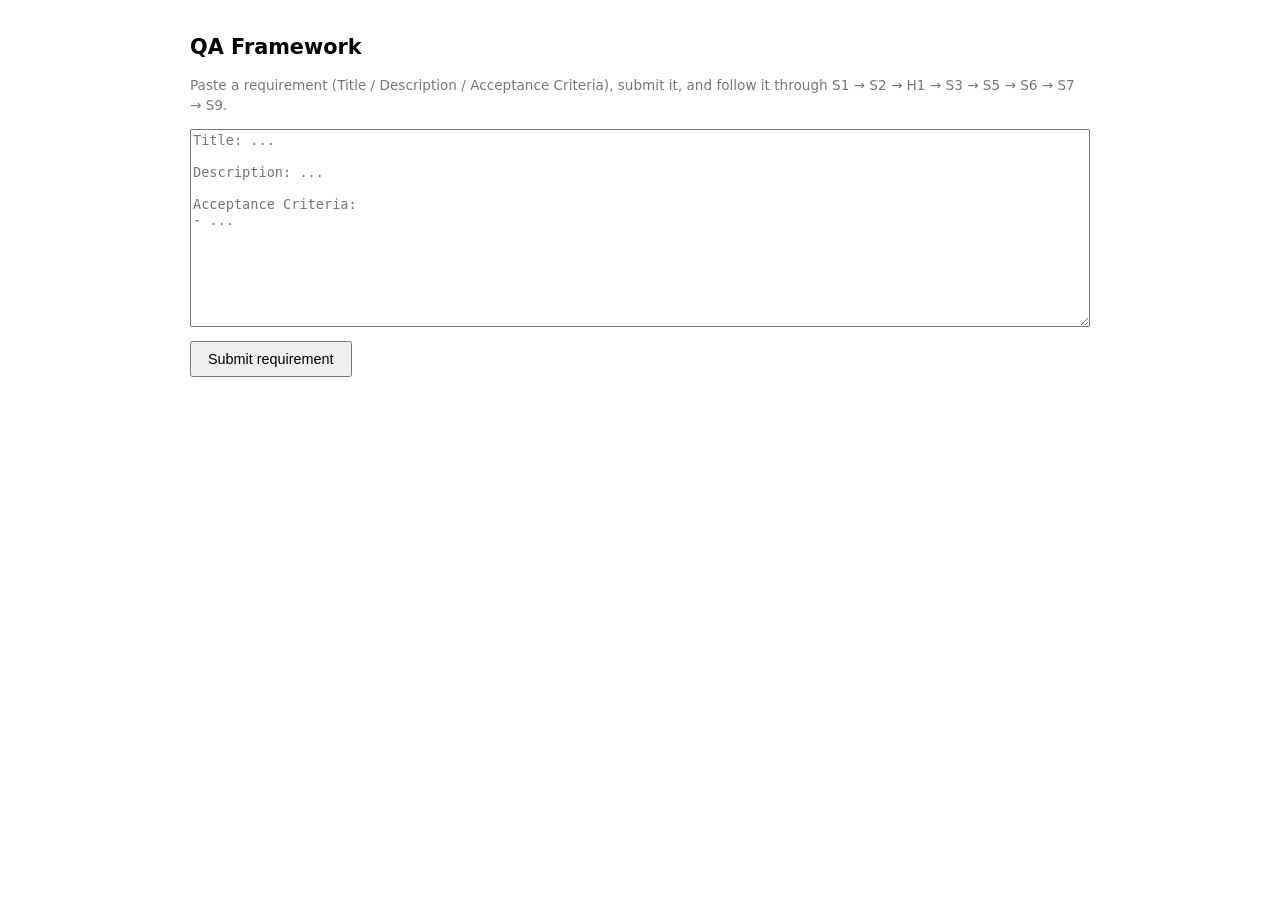
==== static/index.html @ ca671783 "Local FastAPI + HTML UI for the pipeline A single-page UI for running this framework from a browser " ====
<!doctype html>
<html lang="en">
<head>
<meta charset="utf-8">
<title>QA Framework</title>
<meta name="viewport" content="width=device-width, initial-scale=1">
<style>
  :root { color-scheme: light dark; }
  body { font-family: system-ui, sans-serif; max-width: 900px; margin: 2rem auto; padding: 0 1rem; line-height: 1.45; }
  h1 { font-size: 1.3rem; }
  h2 { font-size: 1.05rem; margin-top: 2rem; }
  textarea { width: 100%; box-sizing: border-box; font-family: ui-monospace, monospace; font-size: 0.85rem; }
  button { cursor: pointer; padding: 0.5rem 1rem; font-size: 0.9rem; }
  button:disabled { cursor: not-allowed; opacity: 0.5; }
  .steps { list-style: none; padding: 0; display: flex; flex-wrap: wrap; gap: 0.4rem; }
  .steps li { padding: 0.3rem 0.6rem; border-radius: 4px; background: #eee; font-size: 0.8rem; }
  .steps li.done { background: #d6f5d6; }
  .steps li.current { background: #fff3b0; font-weight: bold; }
  .badge { display: inline-block; padding: 0.15rem 0.5rem; border-radius: 4px; font-size: 0.8rem; font-weight: bold; }
  .badge.running, .badge.starting { background: #fff3b0; }
  .badge.paused_at_h1 { background: #ffd8a8; }
  .badge.complete { background: #d6f5d6; }
  .badge.failed, .badge.escalated, .badge.rejected_at_h1 { background: #ffc9c9; }
  .stmt { padding: 0.4rem 0.6rem; margin: 0.2rem 0; border-radius: 4px; font-size: 0.85rem; }
  .stmt.FACT { background: #e7f5ff; }
  .stmt.ASSUMPTION { background: #fff9db; }
  .stmt.INFERENCE { background: #f3f0ff; }
  .stmt.DECISION { background: #e6fcf5; }
  .ambiguity { border: 1px solid #ddd; border-radius: 6px; padding: 0.6rem; margin: 0.6rem 0; }
  .ambiguity input { width: 100%; box-sizing: border-box; margin-top: 0.3rem; }
  table { border-collapse: collapse; margin: 0.5rem 0; }
  td, th { border: 1px solid #ddd; padding: 0.3rem 0.6rem; font-size: 0.85rem; text-align: left; }
  .error-box { background: #ffc9c9; padding: 0.6rem; border-radius: 6px; white-space: pre-wrap; font-size: 0.85rem; }
  .muted { color: #777; font-size: 0.85rem; }
  ul.scripts { columns: 2; font-size: 0.85rem; }
  #newRunBtn { margin-top: 1rem; }
</style>
</head>
<body>

<h1>QA Framework</h1>
<p class="muted">Paste a requirement (Title / Description / Acceptance Criteria), submit it, and follow it through S1 → S2 → H1 → S3 → S5 → S6 → S7 → S9.</p>

<div id="submitPanel">
  <textarea id="requirementText" rows="12" placeholder="Title: ...&#10;&#10;Description: ...&#10;&#10;Acceptance Criteria:&#10;- ..."></textarea>
  <div style="margin-top: 0.5rem;">
    <button id="submitBtn">Submit requirement</button>
  </div>
</div>

<div id="runPanel" style="display:none;">
  <h2>Run <span id="runIdLabel" class="muted"></span></h2>
  <p><span id="statusBadge" class="badge"></span></p>
  <ul id="stepsList" class="steps"></ul>
  <div id="errorPanel"></div>
  <button id="retryBtn" style="display:none;">Retry</button>

  <div id="h1Panel" style="display:none;">
    <h2>H1 — Human Review</h2>
    <div id="taggedStatements"></div>
    <h3>Ambiguities to resolve</h3>
    <div id="ambiguityList"></div>
    <label>Notes<br><textarea id="h1Notes" rows="2"></textarea></label>
    <div style="margin-top: 0.5rem;">
      <button id="approveBtn">Approve &amp; continue</button>
      <button id="rejectBtn">Reject</button>
    </div>
  </div>

  <div id="resultsPanel" style="display:none;">
    <h2>Results</h2>
    <p id="resultsSummary"></p>
    <p id="resultsMetrics"></p>
    <p id="unclassifiedNote" class="muted"></p>
    <p>
      <a id="allureLink" href="#" target="_blank">Open Allure report</a> &nbsp;|&nbsp;
      <a id="xlsxLink" href="#">Download test_cases.xlsx</a> &nbsp;|&nbsp;
      <a id="jsonLink" href="#">test_cases.json</a>
    </p>
    <h3>Generated scripts</h3>
    <ul id="scriptsList" class="scripts"></ul>
  </div>

  <button id="newRunBtn">Start another run</button>
</div>

<script>
const $ = (id) => document.getElementById(id);
let currentRunId = null;
let pollTimer = null;

async function api(path, opts) {
  const res = await fetch(path, opts);
  if (!res.ok) {
    const body = await res.json().catch(() => ({}));
    throw new Error(body.detail || `${res.status} ${res.statusText}`);
  }
  return res.status === 204 ? null : res.json();
}

const STEP_LABELS = [
  "S1: Normalize requirement", "S2: Ambiguity detection", "H1: Human review",
  "S3: Generate test cases", "S5: Generate scripts", "S6: Execute tests",
  "S7: Classify failures", "S9: Report",
];

function renderSteps(completed, current) {
  $("stepsList").innerHTML = STEP_LABELS.map(label => {
    const cls = completed.includes(label) ? "done" : (label === current ? "current" : "");
    return `<li class="${cls}">${label}</li>`;
  }).join("");
}

function renderError(status) {
  const box = $("errorPanel");
  if (status.status === "failed") {
    box.innerHTML = `<div class="error-box"><strong>Run failed.</strong>\n${escapeHtml(status.error || "")}</div>`;
  } else if (status.status === "escalated") {
    box.innerHTML = `<div class="error-box"><strong>Run escalated.</strong>\n${escapeHtml(JSON.stringify(status.escalation, null, 2))}</div>`;
  } else if (status.status === "rejected_at_h1") {
    box.innerHTML = `<div class="error-box"><strong>Rejected at H1.</strong> This run stopped here; nothing downstream ran.</div>`;
  } else {
    box.innerHTML = "";
  }
  $("retryBtn").style.display = ["failed", "escalated", "unknown_or_idle"].includes(status.status) ? "inline" : "none";
}

function escapeHtml(s) {
  return String(s).replace(/[&<>"']/g, c => ({"&":"&amp;","<":"&lt;",">":"&gt;",'"':"&quot;","'":"&#39;"}[c]));
}

async function refreshStatus() {
  if (!currentRunId) return;
  let status;
  try {
    status = await api(`/runs/${currentRunId}/status`);
  } catch (e) {
    return; // transient; try again next tick
  }
  $("statusBadge").textContent = status.status;
  $("statusBadge").className = "badge " + status.status;
  renderSteps(status.steps_completed, status.current_step);
  renderError(status);

  if (status.status === "paused_at_h1") {
    await showH1(currentRunId);
  } else {
    $("h1Panel").style.display = "none";
  }

  if (status.status === "complete") {
    await showResults(currentRunId);
    clearInterval(pollTimer);
  } else if (["failed", "escalated", "rejected_at_h1"].includes(status.status)) {
    clearInterval(pollTimer);
  }
}

async function showH1(runId) {
  const h1 = await api(`/runs/${runId}/h1`);
  $("h1Panel").style.display = "block";
  $("resultsPanel").style.display = "none";

  $("taggedStatements").innerHTML = (h1.tagged_statements || []).map(s =>
    `<div class="stmt ${s.tag}"><strong>${s.tag}</strong> — ${escapeHtml(s.statement)} <span class="muted">(${s.layer || ""})</span></div>`
  ).join("") || "<p class='muted'>None.</p>";

  const list = h1.ambiguity_list || [];
  $("ambiguityList").innerHTML = list.length
    ? list.map((a, i) => `
        <div class="ambiguity">
          <strong>${escapeHtml(a.item)}</strong> <span class="muted">[${a.tag || ""}]</span>
          <p class="muted">${escapeHtml(a.description || "")}</p>
          <input type="text" data-ambiguity-idx="${i}" placeholder="Resolved rule (leave blank to leave unresolved)">
        </div>`).join("")
    : "<p class='muted'>No ambiguities were flagged.</p>";
}

async function submitH1(approved) {
  const inputs = document.querySelectorAll("#ambiguityList input[data-ambiguity-idx]");
  const new_confirmed_rules = Array.from(inputs).map(i => i.value.trim()).filter(Boolean);
  $("approveBtn").disabled = true;
  $("rejectBtn").disabled = true;
  try {
    await api(`/runs/${currentRunId}/h1/decision`, {
      method: "POST",
      headers: { "Content-Type": "application/json" },
      body: JSON.stringify({ approved, new_confirmed_rules, notes: $("h1Notes").value }),
    });
    $("h1Panel").style.display = "none";
    if (!pollTimer) pollTimer = setInterval(refreshStatus, 2000);
  } catch (e) {
    alert("Couldn't submit decision: " + e.message);
  } finally {
    $("approveBtn").disabled = false;
    $("rejectBtn").disabled = false;
  }
}

async function showResults(runId) {
  const r = await api(`/runs/${runId}/results`);
  $("resultsPanel").style.display = "block";
  $("resultsSummary").textContent = r.summary || "";
  $("resultsMetrics").textContent = r.aggregate_metrics ? JSON.stringify(r.aggregate_metrics) : "";
  $("unclassifiedNote").textContent = r.unclassified_note || "";
  $("allureLink").href = r.allure_report_url || "#";
  $("allureLink").style.display = r.allure_report_url ? "inline" : "none";
  $("xlsxLink").href = r.test_cases_xlsx_url || "#";
  $("xlsxLink").style.display = r.test_cases_xlsx_url ? "inline" : "none";
  $("jsonLink").href = r.test_cases_json_url || "#";
  $("jsonLink").style.display = r.test_cases_json_url ? "inline" : "none";
  $("scriptsList").innerHTML = (r.scripts || []).map(s => `<li><a href="${s.url}" target="_blank">${s.name}</a></li>`).join("");
}

$("submitBtn").addEventListener("click", async () => {
  const text = $("requirementText").value;
  if (!text.trim()) { alert("Paste a requirement first."); return; }
  $("submitBtn").disabled = true;
  try {
    const { run_id } = await api("/runs", {
      method: "POST",
      headers: { "Content-Type": "application/json" },
      body: JSON.stringify({ requirement: text }),
    });
    currentRunId = run_id;
    $("runIdLabel").textContent = run_id;
    $("submitPanel").style.display = "none";
    $("runPanel").style.display = "block";
    $("resultsPanel").style.display = "none";
    $("h1Panel").style.display = "none";
    if (pollTimer) clearInterval(pollTimer);
    pollTimer = setInterval(refreshStatus, 2000);
    refreshStatus();
  } catch (e) {
    alert("Couldn't start run: " + e.message);
  } finally {
    $("submitBtn").disabled = false;
  }
});

$("retryBtn").addEventListener("click", async () => {
  $("retryBtn").disabled = true;
  try {
    await api(`/runs/${currentRunId}/retry`, { method: "POST" });
    if (!pollTimer) pollTimer = setInterval(refreshStatus, 2000);
    refreshStatus();
  } catch (e) {
    alert("Couldn't retry: " + e.message);
  } finally {
    $("retryBtn").disabled = false;
  }
});

$("approveBtn").addEventListener("click", () => submitH1(true));
$("rejectBtn").addEventListener("click", () => submitH1(false));

$("newRunBtn").addEventListener("click", () => {
  if (pollTimer) clearInterval(pollTimer);
  currentRunId = null;
  $("submitPanel").style.display = "block";
  $("runPanel").style.display = "none";
  $("requirementText").value = "";
});
</script>
</body>
</html>
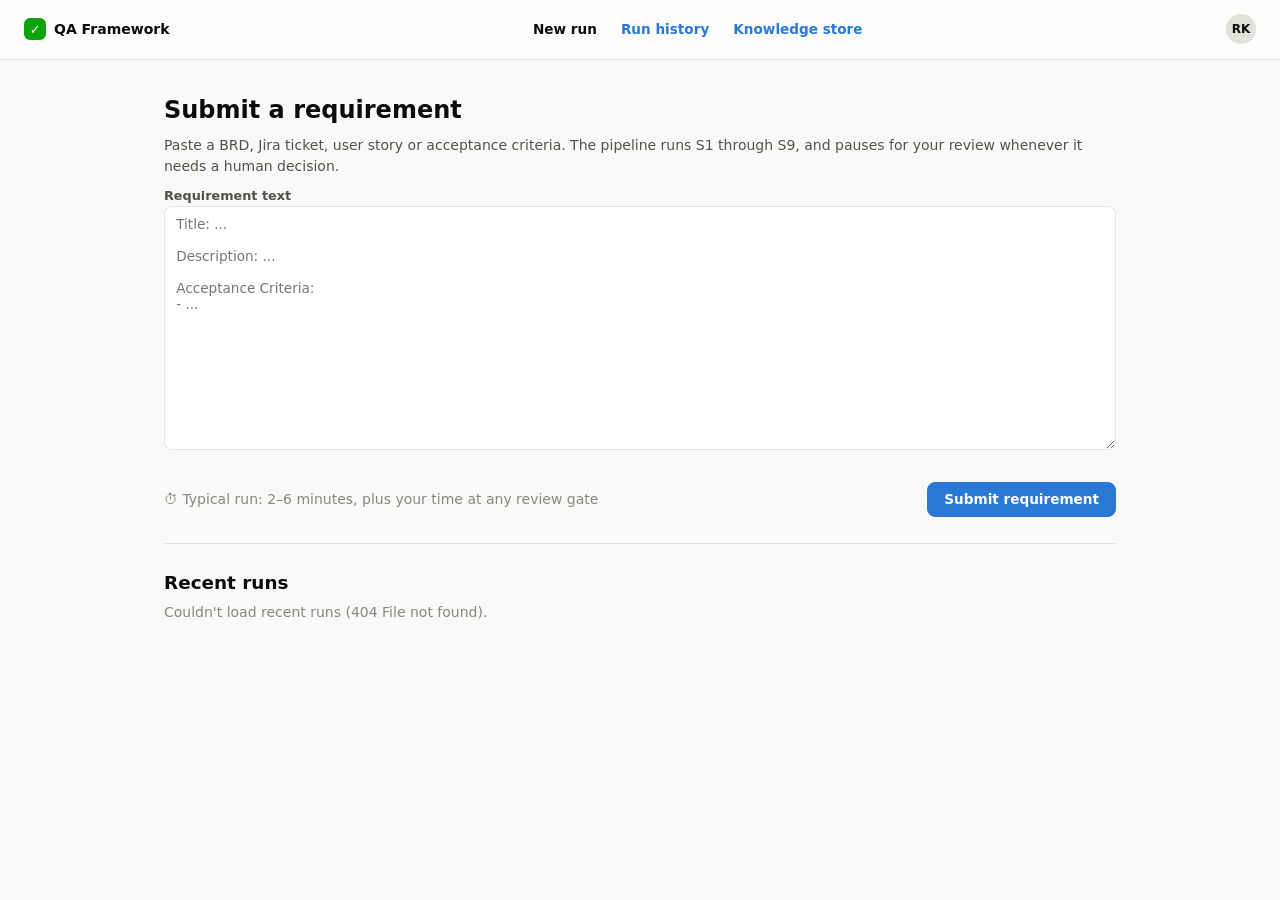
==== commit a4e4380e: "Six-screen web UI: Dashboard, Library, Report, plus Submit/Run/H1 redesign Full redesign of the loca" ====
--- a/static/index.html
+++ b/static/index.html
@@ -4,262 +4,67 @@
 <meta charset="utf-8">
 <title>QA Framework</title>
 <meta name="viewport" content="width=device-width, initial-scale=1">
-<style>
-  :root { color-scheme: light dark; }
-  body { font-family: system-ui, sans-serif; max-width: 900px; margin: 2rem auto; padding: 0 1rem; line-height: 1.45; }
-  h1 { font-size: 1.3rem; }
-  h2 { font-size: 1.05rem; margin-top: 2rem; }
-  textarea { width: 100%; box-sizing: border-box; font-family: ui-monospace, monospace; font-size: 0.85rem; }
-  button { cursor: pointer; padding: 0.5rem 1rem; font-size: 0.9rem; }
-  button:disabled { cursor: not-allowed; opacity: 0.5; }
-  .steps { list-style: none; padding: 0; display: flex; flex-wrap: wrap; gap: 0.4rem; }
-  .steps li { padding: 0.3rem 0.6rem; border-radius: 4px; background: #eee; font-size: 0.8rem; }
-  .steps li.done { background: #d6f5d6; }
-  .steps li.current { background: #fff3b0; font-weight: bold; }
-  .badge { display: inline-block; padding: 0.15rem 0.5rem; border-radius: 4px; font-size: 0.8rem; font-weight: bold; }
-  .badge.running, .badge.starting { background: #fff3b0; }
-  .badge.paused_at_h1 { background: #ffd8a8; }
-  .badge.complete { background: #d6f5d6; }
-  .badge.failed, .badge.escalated, .badge.rejected_at_h1 { background: #ffc9c9; }
-  .stmt { padding: 0.4rem 0.6rem; margin: 0.2rem 0; border-radius: 4px; font-size: 0.85rem; }
-  .stmt.FACT { background: #e7f5ff; }
-  .stmt.ASSUMPTION { background: #fff9db; }
-  .stmt.INFERENCE { background: #f3f0ff; }
-  .stmt.DECISION { background: #e6fcf5; }
-  .ambiguity { border: 1px solid #ddd; border-radius: 6px; padding: 0.6rem; margin: 0.6rem 0; }
-  .ambiguity input { width: 100%; box-sizing: border-box; margin-top: 0.3rem; }
-  table { border-collapse: collapse; margin: 0.5rem 0; }
-  td, th { border: 1px solid #ddd; padding: 0.3rem 0.6rem; font-size: 0.85rem; text-align: left; }
-  .error-box { background: #ffc9c9; padding: 0.6rem; border-radius: 6px; white-space: pre-wrap; font-size: 0.85rem; }
-  .muted { color: #777; font-size: 0.85rem; }
-  ul.scripts { columns: 2; font-size: 0.85rem; }
-  #newRunBtn { margin-top: 1rem; }
-</style>
+<link rel="stylesheet" href="/static/style.css">
 </head>
 <body>
+<div id="nav"></div>
+<div class="page-body">
+  <h1>Submit a requirement</h1>
+  <p class="secondary">Paste a BRD, Jira ticket, user story or acceptance criteria. The pipeline runs S1 through S9, and pauses for your review whenever it needs a human decision.</p>
 
-<h1>QA Framework</h1>
-<p class="muted">Paste a requirement (Title / Description / Acceptance Criteria), submit it, and follow it through S1 → S2 → H1 → S3 → S5 → S6 → S7 → S9.</p>
+  <label>Requirement text</label>
+  <textarea id="requirementText" rows="14" placeholder="Title: ...&#10;&#10;Description: ...&#10;&#10;Acceptance Criteria:&#10;- ..."></textarea>
 
-<div id="submitPanel">
-  <textarea id="requirementText" rows="12" placeholder="Title: ...&#10;&#10;Description: ...&#10;&#10;Acceptance Criteria:&#10;- ..."></textarea>
-  <div style="margin-top: 0.5rem;">
-    <button id="submitBtn">Submit requirement</button>
+  <div class="flex-between mt-lg">
+    <p class="muted" style="margin:0;">⏱ Typical run: 2–6 minutes, plus your time at any review gate</p>
+    <button class="btn-primary" id="submitBtn">Submit requirement</button>
   </div>
+
+  <h2 class="mt-lg hairline-top" style="padding-top:1.6rem;">Recent runs</h2>
+  <div id="recentRuns" class="muted">Loading…</div>
 </div>
 
-<div id="runPanel" style="display:none;">
-  <h2>Run <span id="runIdLabel" class="muted"></span></h2>
-  <p><span id="statusBadge" class="badge"></span></p>
-  <ul id="stepsList" class="steps"></ul>
-  <div id="errorPanel"></div>
-  <button id="retryBtn" style="display:none;">Retry</button>
+<script src="/static/lib.js"></script>
+<script>
+document.getElementById("nav").innerHTML = topbarNav("New run");
 
-  <div id="h1Panel" style="display:none;">
-    <h2>H1 — Human Review</h2>
-    <div id="taggedStatements"></div>
-    <h3>Ambiguities to resolve</h3>
-    <div id="ambiguityList"></div>
-    <label>Notes<br><textarea id="h1Notes" rows="2"></textarea></label>
-    <div style="margin-top: 0.5rem;">
-      <button id="approveBtn">Approve &amp; continue</button>
-      <button id="rejectBtn">Reject</button>
-    </div>
-  </div>
-
-  <div id="resultsPanel" style="display:none;">
-    <h2>Results</h2>
-    <p id="resultsSummary"></p>
-    <p id="resultsMetrics"></p>
-    <p id="unclassifiedNote" class="muted"></p>
-    <p>
-      <a id="allureLink" href="#" target="_blank">Open Allure report</a> &nbsp;|&nbsp;
-      <a id="xlsxLink" href="#">Download test_cases.xlsx</a> &nbsp;|&nbsp;
-      <a id="jsonLink" href="#">test_cases.json</a>
-    </p>
-    <h3>Generated scripts</h3>
-    <ul id="scriptsList" class="scripts"></ul>
-  </div>
-
-  <button id="newRunBtn">Start another run</button>
-</div>
-
-<script>
-const $ = (id) => document.getElementById(id);
-let currentRunId = null;
-let pollTimer = null;
-
-async function api(path, opts) {
-  const res = await fetch(path, opts);
-  if (!res.ok) {
-    const body = await res.json().catch(() => ({}));
-    throw new Error(body.detail || `${res.status} ${res.statusText}`);
-  }
-  return res.status === 204 ? null : res.json();
-}
-
-const STEP_LABELS = [
-  "S1: Normalize requirement", "S2: Ambiguity detection", "H1: Human review",
-  "S3: Generate test cases", "S5: Generate scripts", "S6: Execute tests",
-  "S7: Classify failures", "S9: Report",
-];
-
-function renderSteps(completed, current) {
-  $("stepsList").innerHTML = STEP_LABELS.map(label => {
-    const cls = completed.includes(label) ? "done" : (label === current ? "current" : "");
-    return `<li class="${cls}">${label}</li>`;
-  }).join("");
-}
-
-function renderError(status) {
-  const box = $("errorPanel");
-  if (status.status === "failed") {
-    box.innerHTML = `<div class="error-box"><strong>Run failed.</strong>\n${escapeHtml(status.error || "")}</div>`;
-  } else if (status.status === "escalated") {
-    box.innerHTML = `<div class="error-box"><strong>Run escalated.</strong>\n${escapeHtml(JSON.stringify(status.escalation, null, 2))}</div>`;
-  } else if (status.status === "rejected_at_h1") {
-    box.innerHTML = `<div class="error-box"><strong>Rejected at H1.</strong> This run stopped here; nothing downstream ran.</div>`;
-  } else {
-    box.innerHTML = "";
-  }
-  $("retryBtn").style.display = ["failed", "escalated", "unknown_or_idle"].includes(status.status) ? "inline" : "none";
-}
-
-function escapeHtml(s) {
-  return String(s).replace(/[&<>"']/g, c => ({"&":"&amp;","<":"&lt;",">":"&gt;",'"':"&quot;","'":"&#39;"}[c]));
-}
-
-async function refreshStatus() {
-  if (!currentRunId) return;
-  let status;
+async function loadRecent() {
+  const box = document.getElementById("recentRuns");
   try {
-    status = await api(`/runs/${currentRunId}/status`);
+    const runs = await api("/dashboard");
+    const rows = runs.recent_runs.slice(0, 6);
+    if (!rows.length) { box.innerHTML = `<p class="muted">No runs yet -- submit one above to get started.</p>`; return; }
+    box.innerHTML = rows.map(r => `
+      <a href="${r.status === 'paused_at_h1' ? 'h1.html' : 'report.html'}?id=${r.run_id}" style="text-decoration:none;color:inherit;">
+      <div class="card flex-between" style="margin-bottom:0.6rem;">
+        <div>
+          <div style="font-weight:700;">${escapeHtml(r.title)}</div>
+          <div class="muted" style="font-size:0.78rem;">${fmtDate(r.mtime)} · run ${r.run_ref}</div>
+        </div>
+        ${statusChipHtml(r.status)}
+      </div></a>`).join("");
   } catch (e) {
-    return; // transient; try again next tick
-  }
-  $("statusBadge").textContent = status.status;
-  $("statusBadge").className = "badge " + status.status;
-  renderSteps(status.steps_completed, status.current_step);
-  renderError(status);
-
-  if (status.status === "paused_at_h1") {
-    await showH1(currentRunId);
-  } else {
-    $("h1Panel").style.display = "none";
-  }
-
-  if (status.status === "complete") {
-    await showResults(currentRunId);
-    clearInterval(pollTimer);
-  } else if (["failed", "escalated", "rejected_at_h1"].includes(status.status)) {
-    clearInterval(pollTimer);
+    box.innerHTML = `<p class="muted">Couldn't load recent runs (${escapeHtml(e.message)}).</p>`;
   }
 }
+loadRecent();
 
-async function showH1(runId) {
-  const h1 = await api(`/runs/${runId}/h1`);
-  $("h1Panel").style.display = "block";
-  $("resultsPanel").style.display = "none";
-
-  $("taggedStatements").innerHTML = (h1.tagged_statements || []).map(s =>
-    `<div class="stmt ${s.tag}"><strong>${s.tag}</strong> — ${escapeHtml(s.statement)} <span class="muted">(${s.layer || ""})</span></div>`
-  ).join("") || "<p class='muted'>None.</p>";
-
-  const list = h1.ambiguity_list || [];
-  $("ambiguityList").innerHTML = list.length
-    ? list.map((a, i) => `
-        <div class="ambiguity">
-          <strong>${escapeHtml(a.item)}</strong> <span class="muted">[${a.tag || ""}]</span>
-          <p class="muted">${escapeHtml(a.description || "")}</p>
-          <input type="text" data-ambiguity-idx="${i}" placeholder="Resolved rule (leave blank to leave unresolved)">
-        </div>`).join("")
-    : "<p class='muted'>No ambiguities were flagged.</p>";
-}
-
-async function submitH1(approved) {
-  const inputs = document.querySelectorAll("#ambiguityList input[data-ambiguity-idx]");
-  const new_confirmed_rules = Array.from(inputs).map(i => i.value.trim()).filter(Boolean);
-  $("approveBtn").disabled = true;
-  $("rejectBtn").disabled = true;
-  try {
-    await api(`/runs/${currentRunId}/h1/decision`, {
-      method: "POST",
-      headers: { "Content-Type": "application/json" },
-      body: JSON.stringify({ approved, new_confirmed_rules, notes: $("h1Notes").value }),
-    });
-    $("h1Panel").style.display = "none";
-    if (!pollTimer) pollTimer = setInterval(refreshStatus, 2000);
-  } catch (e) {
-    alert("Couldn't submit decision: " + e.message);
-  } finally {
-    $("approveBtn").disabled = false;
-    $("rejectBtn").disabled = false;
-  }
-}
-
-async function showResults(runId) {
-  const r = await api(`/runs/${runId}/results`);
-  $("resultsPanel").style.display = "block";
-  $("resultsSummary").textContent = r.summary || "";
-  $("resultsMetrics").textContent = r.aggregate_metrics ? JSON.stringify(r.aggregate_metrics) : "";
-  $("unclassifiedNote").textContent = r.unclassified_note || "";
-  $("allureLink").href = r.allure_report_url || "#";
-  $("allureLink").style.display = r.allure_report_url ? "inline" : "none";
-  $("xlsxLink").href = r.test_cases_xlsx_url || "#";
-  $("xlsxLink").style.display = r.test_cases_xlsx_url ? "inline" : "none";
-  $("jsonLink").href = r.test_cases_json_url || "#";
-  $("jsonLink").style.display = r.test_cases_json_url ? "inline" : "none";
-  $("scriptsList").innerHTML = (r.scripts || []).map(s => `<li><a href="${s.url}" target="_blank">${s.name}</a></li>`).join("");
-}
-
-$("submitBtn").addEventListener("click", async () => {
-  const text = $("requirementText").value;
+document.getElementById("submitBtn").addEventListener("click", async () => {
+  const text = document.getElementById("requirementText").value;
   if (!text.trim()) { alert("Paste a requirement first."); return; }
-  $("submitBtn").disabled = true;
+  const btn = document.getElementById("submitBtn");
+  btn.disabled = true;
   try {
     const { run_id } = await api("/runs", {
       method: "POST",
       headers: { "Content-Type": "application/json" },
       body: JSON.stringify({ requirement: text }),
     });
-    currentRunId = run_id;
-    $("runIdLabel").textContent = run_id;
-    $("submitPanel").style.display = "none";
-    $("runPanel").style.display = "block";
-    $("resultsPanel").style.display = "none";
-    $("h1Panel").style.display = "none";
-    if (pollTimer) clearInterval(pollTimer);
-    pollTimer = setInterval(refreshStatus, 2000);
-    refreshStatus();
+    location.href = `run.html?id=${run_id}`;
   } catch (e) {
     alert("Couldn't start run: " + e.message);
-  } finally {
-    $("submitBtn").disabled = false;
+    btn.disabled = false;
   }
-});
-
-$("retryBtn").addEventListener("click", async () => {
-  $("retryBtn").disabled = true;
-  try {
-    await api(`/runs/${currentRunId}/retry`, { method: "POST" });
-    if (!pollTimer) pollTimer = setInterval(refreshStatus, 2000);
-    refreshStatus();
-  } catch (e) {
-    alert("Couldn't retry: " + e.message);
-  } finally {
-    $("retryBtn").disabled = false;
-  }
-});
-
-$("approveBtn").addEventListener("click", () => submitH1(true));
-$("rejectBtn").addEventListener("click", () => submitH1(false));
-
-$("newRunBtn").addEventListener("click", () => {
-  if (pollTimer) clearInterval(pollTimer);
-  currentRunId = null;
-  $("submitPanel").style.display = "block";
-  $("runPanel").style.display = "none";
-  $("requirementText").value = "";
 });
 </script>
 </body>
--- a/static/style.css
+++ b/static/style.css
@@ -0,0 +1,228 @@
+/* Shared design system for all six screens. Tokens are exactly as specified --
+   don't introduce new colors outside this palette. */
+:root {
+  --bg: #f9f9f7;
+  --surface: #fcfcfb;
+  --text: #0b0b0b;
+  --text-secondary: #52514e;
+  --text-muted: #898781;
+  --hairline: rgba(11, 11, 11, 0.10);
+  --gridline: #e1e0d9;
+
+  --accent: #2a78d6;
+  --series-2: #eb6834;
+  --series-3: #1baf7a;
+
+  --good: #0ca30c;      --good-bg: #EAF7EA;      --good-text: #006300;
+  --warn: #fab219;      --warn-bg: #FEF3DC;      --warn-text: #8A6400;
+  --bad:  #d03b3b;      --bad-bg:  #FBE9E8;      --bad-text:  #d03b3b;
+
+  --radius-card: 13px;
+  --radius-btn: 8px;
+  --sidebar-w: 220px;
+}
+
+* { box-sizing: border-box; }
+
+body {
+  margin: 0;
+  background: var(--bg);
+  color: var(--text);
+  font-family: ui-sans-serif, system-ui, -apple-system, "Segoe UI", sans-serif;
+  font-size: 14px;
+  line-height: 1.5;
+}
+
+a { color: var(--accent); text-decoration: none; }
+a:hover { text-decoration: underline; }
+
+h1, h2, h3 { margin: 0 0 0.3em 0; font-weight: 700; }
+h1 { font-size: 1.5rem; }
+h2 { font-size: 1.15rem; }
+h3 { font-size: 0.95rem; }
+
+p { margin: 0 0 0.6em 0; }
+.muted { color: var(--text-muted); }
+.secondary { color: var(--text-secondary); }
+.mono { font-family: ui-monospace, "SF Mono", Menlo, Consolas, monospace; }
+
+/* ---------- Buttons ---------- */
+button, .btn {
+  font-family: inherit;
+  font-size: 0.85rem;
+  font-weight: 600;
+  border-radius: var(--radius-btn);
+  border: 1px solid var(--hairline);
+  background: var(--surface);
+  color: var(--text);
+  padding: 0.55rem 1rem;
+  cursor: pointer;
+  display: inline-flex;
+  align-items: center;
+  gap: 0.4rem;
+}
+button:hover, .btn:hover { border-color: var(--text-muted); text-decoration: none; }
+button:disabled { opacity: 0.5; cursor: not-allowed; }
+.btn-primary { background: var(--accent); border-color: var(--accent); color: #fff; font-weight: 700; }
+.btn-primary:hover { background: #2266ba; }
+.btn-danger { color: var(--bad-text); }
+
+/* ---------- Cards ---------- */
+.card {
+  background: var(--surface);
+  border: 1px solid var(--hairline);
+  border-radius: var(--radius-card);
+  padding: 1.1rem 1.25rem;
+}
+
+/* ---------- Status chips ---------- */
+.chip {
+  display: inline-flex;
+  align-items: center;
+  gap: 0.3rem;
+  padding: 0.2rem 0.65rem;
+  border-radius: 999px;
+  font-size: 0.75rem;
+  font-weight: 700;
+  white-space: nowrap;
+}
+.chip-good { background: var(--good-bg); color: var(--good-text); }
+.chip-warn { background: var(--warn-bg); color: var(--warn-text); }
+.chip-bad  { background: var(--bad-bg);  color: var(--bad-text); }
+.chip-neutral { background: var(--gridline); color: var(--text-secondary); }
+
+/* ---------- Top-bar layout (Submit / Pipeline status / H1 review) ---------- */
+.topbar {
+  display: flex;
+  align-items: center;
+  justify-content: space-between;
+  padding: 0.9rem 1.5rem;
+  border-bottom: 1px solid var(--hairline);
+  background: var(--surface);
+}
+.topbar .brand { display: flex; align-items: center; gap: 0.5rem; font-weight: 700; }
+.topbar .brand .mark { width: 22px; height: 22px; border-radius: 6px; background: var(--good); color: #fff; display: flex; align-items: center; justify-content: center; font-size: 0.8rem; }
+.topbar nav { display: flex; gap: 1.5rem; font-size: 0.85rem; font-weight: 600; color: var(--text-secondary); }
+.topbar nav a.active { color: var(--text); }
+.topbar .user-chip { width: 30px; height: 30px; border-radius: 50%; background: var(--gridline); display: flex; align-items: center; justify-content: center; font-size: 0.75rem; font-weight: 700; }
+.page-body { max-width: 1000px; margin: 0 auto; padding: 2rem 1.5rem; }
+
+/* ---------- Sidebar layout (Dashboard / Library / Report) ---------- */
+.app-shell { display: flex; min-height: 100vh; }
+.sidebar {
+  width: var(--sidebar-w);
+  flex-shrink: 0;
+  background: var(--surface);
+  border-right: 1px solid var(--hairline);
+  display: flex;
+  flex-direction: column;
+  padding: 1.1rem 0.9rem;
+  position: sticky;
+  top: 0;
+  height: 100vh;
+}
+.sidebar .brand { display: flex; align-items: center; gap: 0.5rem; font-weight: 700; margin-bottom: 1.5rem; padding: 0 0.4rem; }
+.sidebar .brand .mark { width: 22px; height: 22px; border-radius: 6px; background: var(--good); color: #fff; display: flex; align-items: center; justify-content: center; font-size: 0.8rem; }
+.sidebar nav { display: flex; flex-direction: column; gap: 0.15rem; flex: 1; }
+.sidebar nav a {
+  color: var(--text-secondary);
+  font-weight: 600;
+  font-size: 0.88rem;
+  padding: 0.55rem 0.7rem;
+  border-radius: 8px;
+}
+.sidebar nav a:hover { background: var(--gridline); text-decoration: none; }
+.sidebar nav a.active { background: #e8f0fb; color: var(--accent); }
+.sidebar .user-chip-row { display: flex; align-items: center; gap: 0.5rem; padding: 0.5rem 0.4rem; border-top: 1px solid var(--hairline); padding-top: 0.9rem; }
+.sidebar .user-chip { width: 32px; height: 32px; border-radius: 50%; background: var(--gridline); display: flex; align-items: center; justify-content: center; font-size: 0.75rem; font-weight: 700; flex-shrink: 0; }
+.main { flex: 1; min-width: 0; padding: 1.6rem 2rem; }
+
+/* ---------- Stat tiles ---------- */
+.stat-grid { display: grid; grid-template-columns: repeat(auto-fit, minmax(180px, 1fr)); gap: 1rem; }
+.stat-tile { }
+.stat-tile .label { font-size: 0.72rem; font-weight: 700; letter-spacing: 0.04em; text-transform: uppercase; color: var(--text-muted); margin-bottom: 0.4rem; }
+.stat-tile .value { font-size: 1.8rem; font-weight: 700; }
+.stat-tile .delta { font-size: 0.78rem; color: var(--good); }
+
+/* ---------- Ring (donut) chart ---------- */
+.ring-wrap { position: relative; display: inline-flex; align-items: center; justify-content: center; }
+.ring-wrap .ring-label { position: absolute; text-align: center; }
+.ring-wrap .ring-pct { font-size: 1.6rem; font-weight: 700; }
+.ring-wrap .ring-sub { font-size: 0.72rem; color: var(--text-muted); }
+
+/* ---------- Bar chart (plain divs) ---------- */
+.bar-row { display: grid; grid-template-columns: 100px 1fr 34px; align-items: center; gap: 0.6rem; margin-bottom: 0.55rem; font-size: 0.8rem; }
+.bar-row .bar-track { background: var(--gridline); border-radius: 999px; height: 10px; overflow: hidden; }
+.bar-row .bar-fill { height: 100%; border-radius: 999px; }
+
+/* ---------- Stepper (pipeline progress) ---------- */
+.stepper { display: flex; align-items: center; list-style: none; padding: 0; margin: 1.2rem 0; }
+.stepper li { display: flex; flex-direction: column; align-items: center; flex: 1; text-align: center; }
+.stepper .dot { width: 34px; height: 34px; border-radius: 50%; display: flex; align-items: center; justify-content: center; font-weight: 700; background: var(--gridline); color: var(--text-muted); margin-bottom: 0.35rem; }
+.stepper .dot.done { background: var(--good); color: #fff; }
+.stepper .dot.current { background: var(--warn); color: #fff; }
+.stepper .label { font-size: 0.72rem; font-weight: 600; color: var(--text-secondary); }
+.stepper .connector { flex: 0 0 auto; width: 2.5rem; height: 2px; background: var(--gridline); margin: 0 -0.5rem 1.55rem; }
+.stepper .connector.done { background: var(--good); }
+
+/* ---------- Banner (action needed) ---------- */
+.banner { display: flex; align-items: center; justify-content: space-between; gap: 1rem; border: 1px solid var(--warn); background: var(--warn-bg); border-radius: var(--radius-card); padding: 0.9rem 1.1rem; }
+
+/* ---------- Activity log ---------- */
+.activity-log { background: #16161a; color: #d7d7d2; border-radius: 10px; padding: 0.9rem 1.1rem; font-family: ui-monospace, monospace; font-size: 0.78rem; line-height: 1.7; }
+.activity-log .t { color: #8a8a85; margin-right: 0.6rem; }
+
+/* ---------- Tables ---------- */
+table { width: 100%; border-collapse: collapse; font-size: 0.85rem; }
+th { text-align: left; font-size: 0.72rem; text-transform: uppercase; letter-spacing: 0.03em; color: var(--text-muted); font-weight: 700; padding: 0.5rem 0.6rem; border-bottom: 1px solid var(--gridline); }
+td { padding: 0.55rem 0.6rem; border-bottom: 1px solid var(--gridline); }
+tr.row-fail { background: var(--bad-bg); }
+tr:hover td { background: rgba(0,0,0,0.02); }
+
+/* ---------- Tagged statement / ambiguity cards (H1 review) ---------- */
+.stmt { padding: 0.5rem 0.7rem; border-radius: 8px; font-size: 0.82rem; margin-bottom: 0.4rem; border-left: 3px solid; overflow-wrap: anywhere; }
+.stmt-FACT { background: #eef6fc; border-color: var(--accent); }
+.stmt-ASSUMPTION { background: var(--warn-bg); border-color: var(--warn); }
+.stmt-INFERENCE { background: #f2eefc; border-color: #8a5cf0; }
+.stmt-DECISION { background: #eafaf3; border-color: var(--good); }
+.stmt-group-label { font-size: 0.72rem; font-weight: 700; text-transform: uppercase; letter-spacing: 0.03em; color: var(--text-muted); margin: 0.9rem 0 0.4rem; display: flex; align-items: center; gap: 0.4rem; }
+.tag-dot { width: 8px; height: 8px; border-radius: 50%; display: inline-block; }
+.tag-dot-FACT { background: var(--accent); }
+.tag-dot-ASSUMPTION { background: var(--warn); }
+.tag-dot-INFERENCE { background: #8a5cf0; }
+.tag-dot-DECISION { background: var(--good); }
+
+.ambiguity-card { border: 1px solid var(--hairline); border-radius: var(--radius-card); padding: 0.9rem 1rem; margin-bottom: 0.8rem; background: var(--surface); }
+.ambiguity-card .head { display: flex; align-items: flex-start; justify-content: space-between; gap: 0.6rem; }
+.ambiguity-card input[type=text], .ambiguity-card textarea, textarea, input[type=text] {
+  width: 100%;
+  box-sizing: border-box;
+  font-family: inherit;
+  font-size: 0.85rem;
+  padding: 0.55rem 0.7rem;
+  border: 1px solid var(--hairline);
+  border-radius: 8px;
+  background: #fff;
+}
+label { font-size: 0.8rem; font-weight: 600; color: var(--text-secondary); }
+
+/* ---------- Misc utility ---------- */
+.flex { display: flex; }
+.flex-between { display: flex; align-items: center; justify-content: space-between; }
+.gap-sm { gap: 0.5rem; }
+.gap-md { gap: 1rem; }
+.mt-lg { margin-top: 1.6rem; }
+.grid-2 { display: grid; grid-template-columns: 1fr 1fr; gap: 1rem; }
+.hairline-top { border-top: 1px solid var(--hairline); padding-top: 1rem; }
+.filter-chip { border-radius: 999px; padding: 0.35rem 0.85rem; font-size: 0.8rem; font-weight: 600; border: 1px solid var(--hairline); background: var(--surface); cursor: pointer; }
+.filter-chip.active { background: var(--text); color: #fff; border-color: var(--text); }
+.search-box { border: 1px solid var(--hairline); border-radius: 999px; padding: 0.45rem 0.9rem; font-size: 0.82rem; }
+.card-grid { display: grid; grid-template-columns: repeat(auto-fill, minmax(280px, 1fr)); gap: 1rem; }
+.empty-state { color: var(--text-muted); text-align: center; padding: 2.5rem 1rem; }
+
+@media (max-width: 720px) {
+  .app-shell { flex-direction: column; }
+  .sidebar { width: 100%; height: auto; position: static; flex-direction: row; overflow-x: auto; }
+  .sidebar nav { flex-direction: row; }
+  .grid-2 { grid-template-columns: 1fr; }
+}
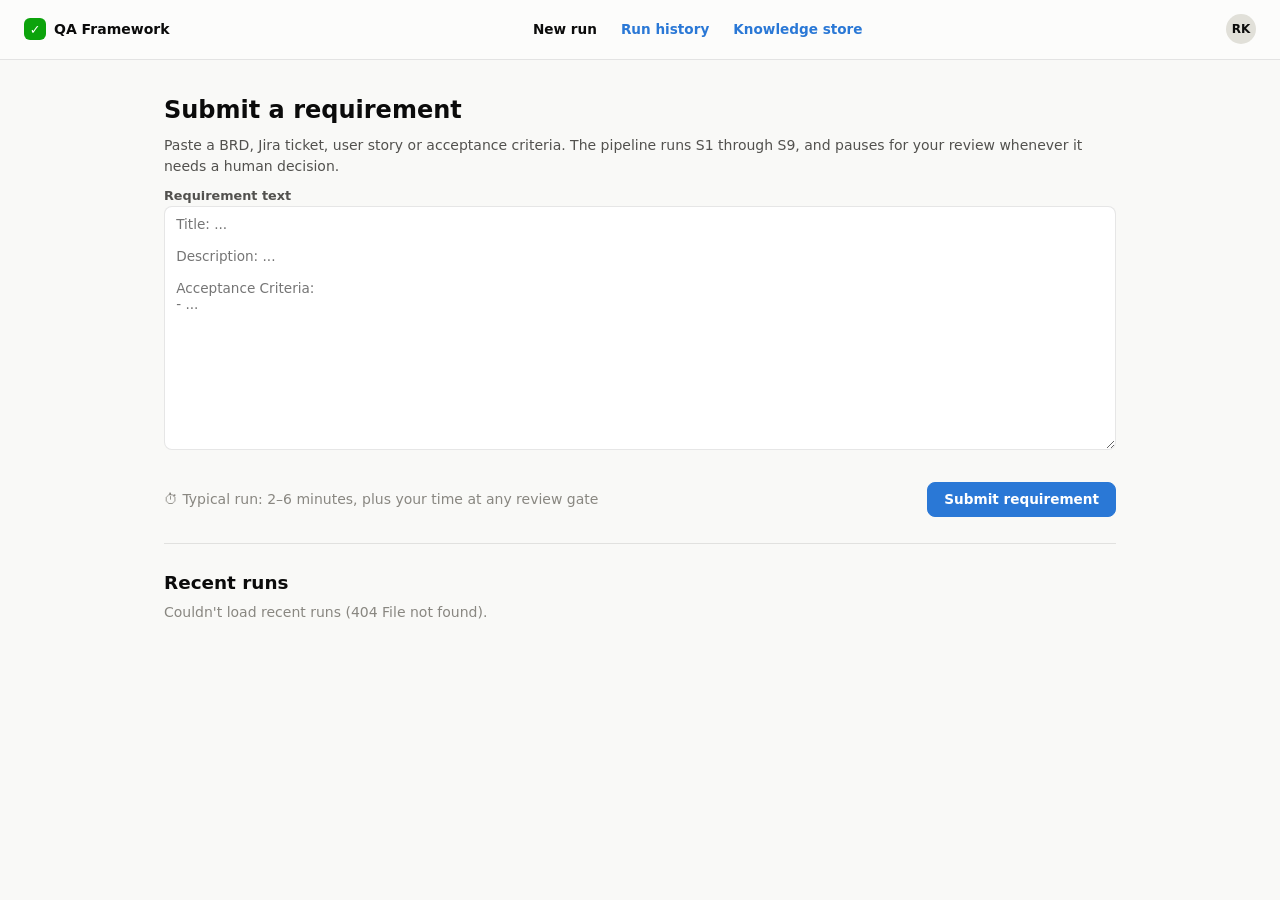
==== commit 8ab57920: "Fix broken navigation: make every internal link absolute (/static/...) Root cause: every internal li" ====
--- a/static/index.html
+++ b/static/index.html
@@ -35,7 +35,7 @@
     const rows = runs.recent_runs.slice(0, 6);
     if (!rows.length) { box.innerHTML = `<p class="muted">No runs yet -- submit one above to get started.</p>`; return; }
     box.innerHTML = rows.map(r => `
-      <a href="${r.status === 'paused_at_h1' ? 'h1.html' : 'report.html'}?id=${r.run_id}" style="text-decoration:none;color:inherit;">
+      <a href="/static/${r.status === 'paused_at_h1' ? 'h1.html' : 'report.html'}?id=${r.run_id}" style="text-decoration:none;color:inherit;">
       <div class="card flex-between" style="margin-bottom:0.6rem;">
         <div>
           <div style="font-weight:700;">${escapeHtml(r.title)}</div>
@@ -60,7 +60,7 @@
       headers: { "Content-Type": "application/json" },
       body: JSON.stringify({ requirement: text }),
     });
-    location.href = `run.html?id=${run_id}`;
+    location.href = `/static/run.html?id=${run_id}`;
   } catch (e) {
     alert("Couldn't start run: " + e.message);
     btn.disabled = false;
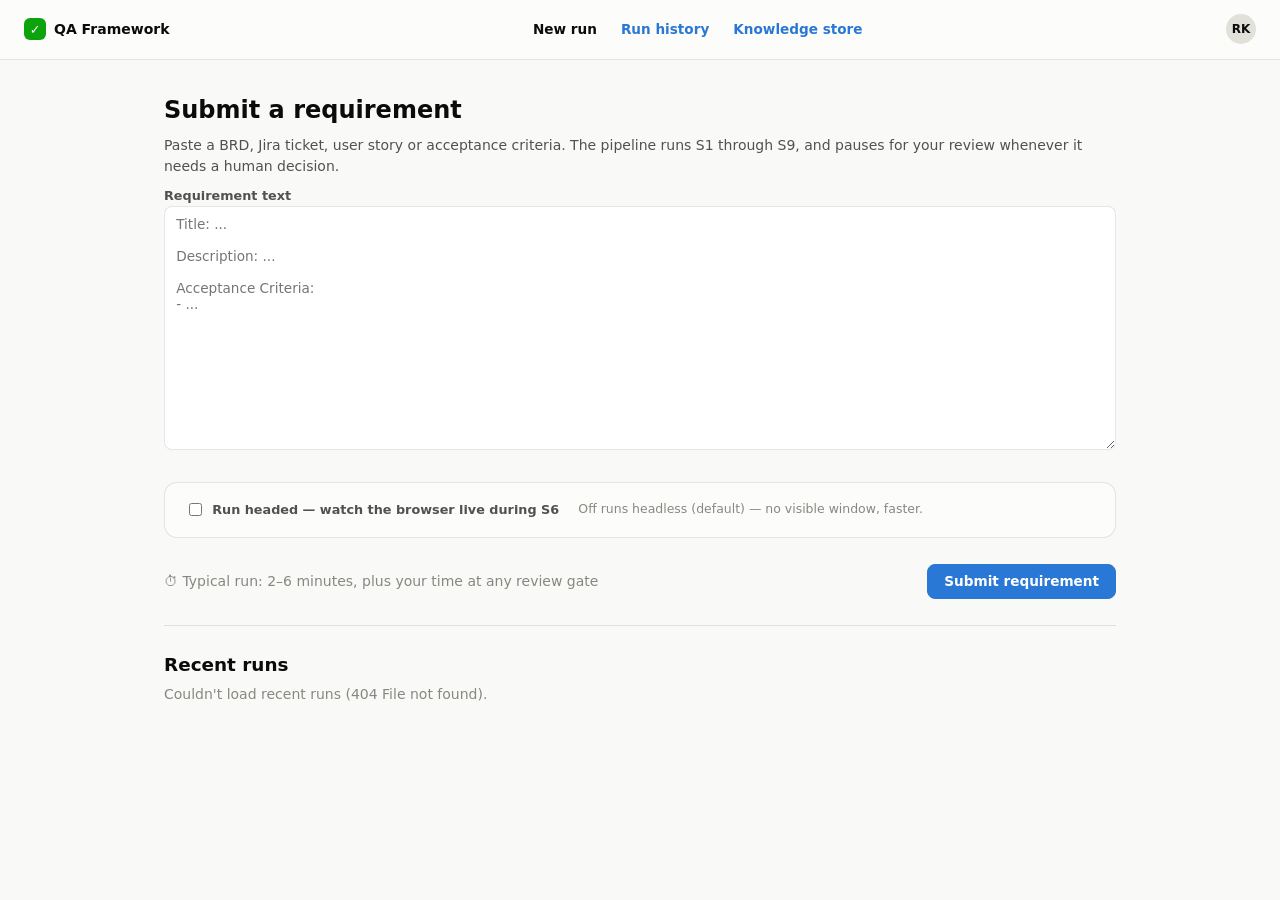
==== commit 58b1729b: "Headed execution, standardized test cases, per-test evidence, inline scripts All four from watching " ====
--- a/static/index.html
+++ b/static/index.html
@@ -14,6 +14,19 @@
 
   <label>Requirement text</label>
   <textarea id="requirementText" rows="14" placeholder="Title: ...&#10;&#10;Description: ...&#10;&#10;Acceptance Criteria:&#10;- ..."></textarea>
+
+  <div class="card mt-lg" style="display:flex;align-items:center;gap:1.2rem;flex-wrap:wrap;">
+    <label style="display:flex;align-items:center;gap:0.45rem;font-weight:600;cursor:pointer;">
+      <input type="checkbox" id="headedCheck" style="width:auto;">
+      Run headed — watch the browser live during S6
+    </label>
+    <label id="slowMoLabel" style="display:none;align-items:center;gap:0.45rem;font-weight:600;">
+      Slow motion
+      <input type="number" id="slowMoInput" value="150" min="0" step="50" style="width:80px;">
+      ms between actions
+    </label>
+    <span class="muted" style="font-size:0.78rem;">Off runs headless (default) — no visible window, faster.</span>
+  </div>
 
   <div class="flex-between mt-lg">
     <p class="muted" style="margin:0;">⏱ Typical run: 2–6 minutes, plus your time at any review gate</p>
@@ -49,16 +62,25 @@
 }
 loadRecent();
 
+document.getElementById("headedCheck").addEventListener("change", (e) => {
+  document.getElementById("slowMoLabel").style.display = e.target.checked ? "flex" : "none";
+});
+
 document.getElementById("submitBtn").addEventListener("click", async () => {
   const text = document.getElementById("requirementText").value;
   if (!text.trim()) { alert("Paste a requirement first."); return; }
+  const headed = document.getElementById("headedCheck").checked;
   const btn = document.getElementById("submitBtn");
   btn.disabled = true;
   try {
     const { run_id } = await api("/runs", {
       method: "POST",
       headers: { "Content-Type": "application/json" },
-      body: JSON.stringify({ requirement: text }),
+      body: JSON.stringify({
+        requirement: text,
+        headed,
+        slow_mo_ms: headed ? parseInt(document.getElementById("slowMoInput").value, 10) || 0 : 0,
+      }),
     });
     location.href = `/static/run.html?id=${run_id}`;
   } catch (e) {
